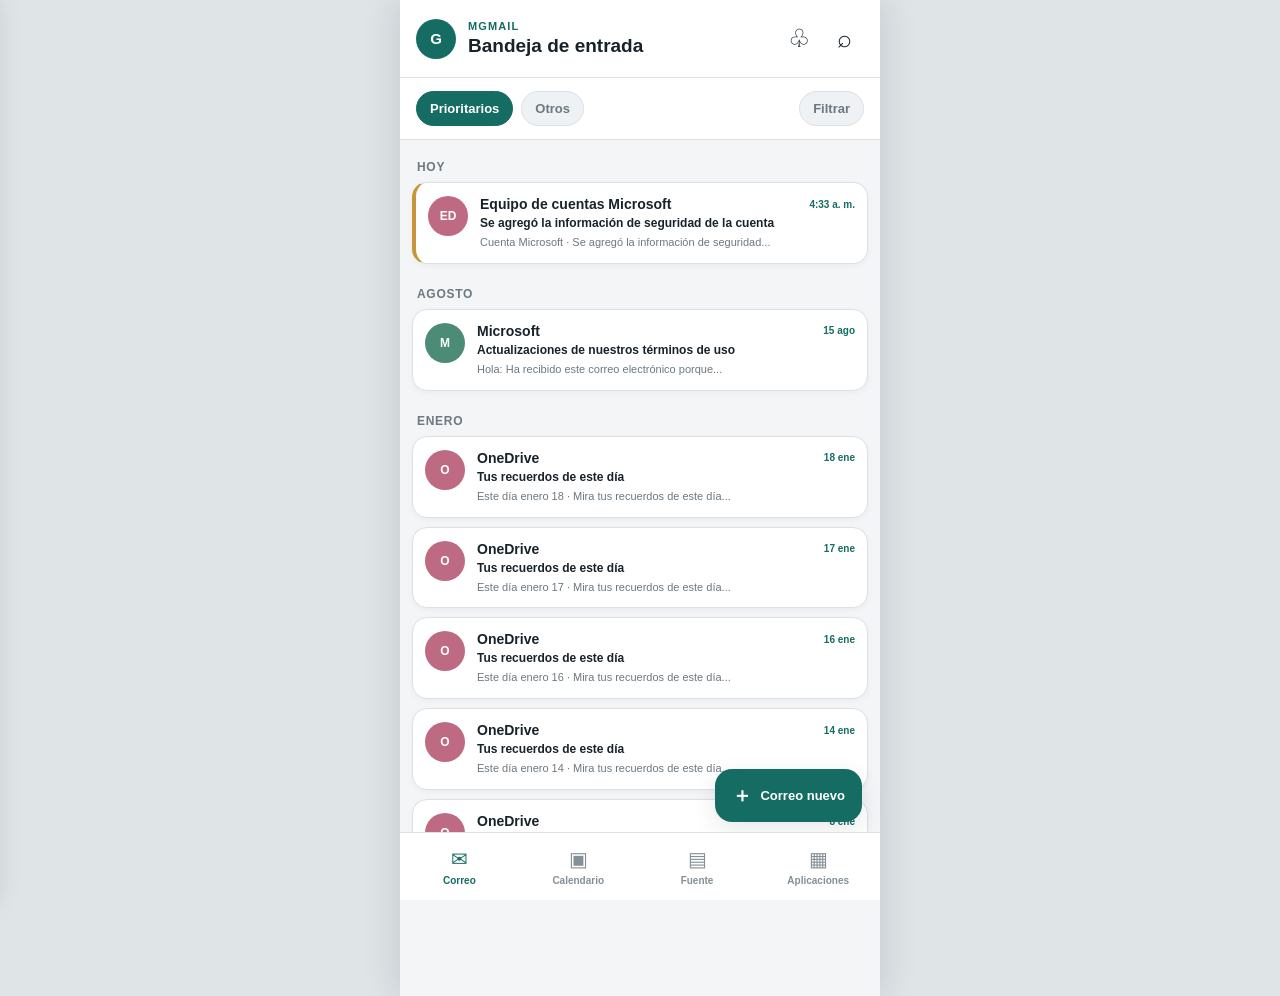
==== pages/bandeja.html @ 5f1e48b2 "first commit" ====
<!DOCTYPE html>
<html lang="es">
<head>
  <meta charset="UTF-8">
  <meta name="viewport" content="width=device-width, initial-scale=1.0">
  <title>MGmail - Bandeja de entrada</title>
  <link rel="stylesheet" href="../css/style.css">
</head>
<body>
  <div class="app">

    <header class="topbar">
      <button class="icon-button profile-button" id="openMenu" aria-label="Abrir menú">G</button>

      <div class="top-title">
        <span class="small-brand">MGmail</span>
        <h1>Bandeja de entrada</h1>
      </div>

      <div class="top-actions">
        <button class="icon-button" aria-label="Notificaciones">♧</button>
        <button class="icon-button" aria-label="Buscar">⌕</button>
      </div>
    </header>

    <section class="filter-row">
      <button class="filter-chip active">Prioritarios</button>
      <button class="filter-chip">Otros</button>
      <button class="filter-chip filter-right" id="filterButton">Filtrar</button>
    </section>

    <main class="mail-list">

      <section class="mail-section">
        <div class="section-title">Hoy</div>

        <article class="mail-card unread">
          <div class="sender-avatar pink">ED</div>
          <div class="mail-content">
            <div class="mail-line">
              <strong>Equipo de cuentas Microsoft</strong>
              <time>4:33 a. m.</time>
            </div>
            <div class="mail-subject">Se agregó la información de seguridad de la cuenta</div>
            <p>Cuenta Microsoft · Se agregó la información de seguridad...</p>
          </div>
        </article>
      </section>

      <section class="mail-section">
        <div class="section-title">Agosto</div>

        <article class="mail-card">
          <div class="sender-avatar green">M</div>
          <div class="mail-content">
            <div class="mail-line">
              <strong>Microsoft</strong>
              <time>15 ago</time>
            </div>
            <div class="mail-subject">Actualizaciones de nuestros términos de uso</div>
            <p>Hola: Ha recibido este correo electrónico porque...</p>
          </div>
        </article>
      </section>

      <section class="mail-section">
        <div class="section-title">Enero</div>

        <article class="mail-card">
          <div class="sender-avatar pink">O</div>
          <div class="mail-content">
            <div class="mail-line">
              <strong>OneDrive</strong>
              <time>18 ene</time>
            </div>
            <div class="mail-subject">Tus recuerdos de este día</div>
            <p>Este día enero 18 · Mira tus recuerdos de este día...</p>
          </div>
        </article>

        <article class="mail-card">
          <div class="sender-avatar pink">O</div>
          <div class="mail-content">
            <div class="mail-line">
              <strong>OneDrive</strong>
              <time>17 ene</time>
            </div>
            <div class="mail-subject">Tus recuerdos de este día</div>
            <p>Este día enero 17 · Mira tus recuerdos de este día...</p>
          </div>
        </article>

        <article class="mail-card">
          <div class="sender-avatar pink">O</div>
          <div class="mail-content">
            <div class="mail-line">
              <strong>OneDrive</strong>
              <time>16 ene</time>
            </div>
            <div class="mail-subject">Tus recuerdos de este día</div>
            <p>Este día enero 16 · Mira tus recuerdos de este día...</p>
          </div>
        </article>

        <article class="mail-card">
          <div class="sender-avatar pink">O</div>
          <div class="mail-content">
            <div class="mail-line">
              <strong>OneDrive</strong>
              <time>14 ene</time>
            </div>
            <div class="mail-subject">Tus recuerdos de este día</div>
            <p>Este día enero 14 · Mira tus recuerdos de este día...</p>
          </div>
        </article>

        <article class="mail-card">
          <div class="sender-avatar pink">O</div>
          <div class="mail-content">
            <div class="mail-line">
              <strong>OneDrive</strong>
              <time>8 ene</time>
            </div>
            <div class="mail-subject">Tus recuerdos de este día</div>
            <p>Este día enero 8 · Mira tus recuerdos de este día...</p>
          </div>
        </article>
      </section>
    </main>

    <button class="compose-button" id="composeButton">
      <span>＋</span>
      <span>Correo nuevo</span>
    </button>

    <nav class="bottom-nav">
      <a class="nav-item active" href="bandeja.html"><span>✉</span><small>Correo</small></a>
      <a class="nav-item" href="menu.html"><span>▣</span><small>Calendario</small></a>
      <a class="nav-item" href="menu.html"><span>▤</span><small>Fuente</small></a>
      <a class="nav-item" href="menu.html"><span>▦</span><small>Aplicaciones</small></a>
    </nav>

    <div class="toast" id="toast">
      <strong>Aviso visual</strong>
      <span>Esta es una demostración del wireframe.</span>
    </div>

    <div class="drawer-overlay" id="drawerOverlay"></div>

    <aside class="drawer" id="drawer">
      <div class="drawer-header">
        <div class="brand-logo small">MG</div>
        <div>
          <strong>MGmail</strong>
          <span>Gerardo.romero123@outlook.es</span>
        </div>
        <button class="close-button" id="closeMenu">×</button>
      </div>

      <div class="account-list">
        <button class="account active-account"><span class="account-avatar blue">G</span><span>Gerardo</span></button>
        <button class="account"><span class="account-avatar purple">R</span><span>Cuenta personal</span></button>
        <button class="account"><span class="account-avatar white">M</span><span>Microsoft</span></button>
      </div>

      <a class="drawer-link selected" href="bandeja.html"><span>▣</span> Bandeja de entrada <b>18</b></a>
      <a class="drawer-link" href="menu.html"><span>✎</span> Borradores</a>
      <a class="drawer-link" href="menu.html"><span>▤</span> Archivo</a>
      <a class="drawer-link" href="menu.html"><span>➤</span> Enviado</a>
      <a class="drawer-link" href="menu.html"><span>♜</span> Eliminado</a>
      <a class="drawer-link" href="menu.html"><span>□</span> Correo no deseado</a>
      <a class="drawer-link" href="menu.html"><span>▢</span> Conversation History</a>

      <div class="storage-card">
        <div class="cloud">☁</div>
        <div>
          <strong>Almacenamiento de Microsoft</strong>
          <div class="storage-bar"><i></i></div>
          <small>4.8 GB usado de 5 GB (96%)</small>
          <button>Administrar almacenamiento</button>
        </div>
      </div>
    </aside>

    <div class="modal" id="composeModal">
      <div class="modal-card">
        <button class="close-button" id="closeModal">×</button>
        <h2>Correo nuevo</h2>
        <input placeholder="Para">
        <input placeholder="Asunto">
        <textarea placeholder="Escribe tu mensaje..."></textarea>
        <button class="primary-button" id="fakeSend">Enviar</button>
      </div>
    </div>

  </div>

  <script src="../js/app.js"></script>
</body>
</html>
---- css/style.css ----
* {
  box-sizing: border-box;
  margin: 0;
  padding: 0;
}

:root {
  --bg: #f3f5f7;
  --surface: #ffffff;
  --surface-2: #eef2f4;
  --text: #17232b;
  --muted: #6d7880;
  --border: #dbe1e5;
  --primary: #146c63;
  --primary-dark: #0d504a;
  --accent: #c9953c;
  --danger: #b84b4b;
  --shadow: 0 8px 25px rgba(23, 35, 43, .10);
}

html,
body {
  min-height: 100%;
  background: #dfe4e7;
  font-family: Arial, Helvetica, sans-serif;
  color: var(--text);
}

body {
  min-height: 100vh;
}

button,
a,
input,
textarea {
  font: inherit;
}

button,
a {
  -webkit-tap-highlight-color: transparent;
}

button {
  border: 0;
  cursor: pointer;
}

a {
  text-decoration: none;
  color: inherit;
}

.app {
  width: 100%;
  max-width: 480px;
  min-height: 100vh;
  margin: 0 auto;
  background: var(--bg);
  position: relative;
  overflow-x: hidden;
  padding-bottom: 76px;
}

.topbar {
  min-height: 78px;
  background: var(--surface);
  display: flex;
  align-items: center;
  gap: 12px;
  padding: 14px 16px;
  border-bottom: 1px solid var(--border);
  position: sticky;
  top: 0;
  z-index: 20;
}

.top-title {
  flex: 1;
  min-width: 0;
}

.small-brand {
  display: block;
  color: var(--primary);
  font-size: 11px;
  font-weight: 800;
  letter-spacing: 1.1px;
  text-transform: uppercase;
}

.top-title h1 {
  font-size: 19px;
  margin-top: 3px;
  white-space: nowrap;
  overflow: hidden;
  text-overflow: ellipsis;
}

.top-actions {
  display: flex;
  gap: 5px;
}

.icon-button {
  width: 40px;
  height: 40px;
  border-radius: 50%;
  background: transparent;
  color: var(--text);
  font-size: 25px;
  display: grid;
  place-items: center;
}

.icon-button:active {
  background: var(--surface-2);
}

.profile-button {
  background: var(--primary);
  color: white;
  font-size: 15px;
  font-weight: bold;
}

.filter-row {
  display: flex;
  gap: 8px;
  padding: 13px 16px;
  background: var(--surface);
  border-bottom: 1px solid var(--border);
}

.filter-chip {
  background: var(--surface-2);
  color: var(--muted);
  border: 1px solid var(--border);
  padding: 9px 13px;
  border-radius: 20px;
  font-size: 13px;
  font-weight: 700;
}

.filter-chip.active {
  background: var(--primary);
  color: white;
  border-color: var(--primary);
}

.filter-right {
  margin-left: auto;
}

.mail-list {
  padding: 6px 12px 30px;
}

.mail-section {
  margin-bottom: 9px;
}

.section-title {
  color: var(--muted);
  font-size: 12px;
  font-weight: 800;
  letter-spacing: .7px;
  padding: 14px 5px 8px;
  text-transform: uppercase;
}

.mail-card {
  display: flex;
  gap: 12px;
  background: var(--surface);
  border: 1px solid var(--border);
  border-radius: 15px;
  padding: 13px 12px;
  margin-bottom: 9px;
  box-shadow: 0 2px 6px rgba(23, 35, 43, .04);
}

.mail-card.unread {
  border-left: 4px solid var(--accent);
}

.sender-avatar,
.profile-big,
.account-avatar,
.brand-logo {
  flex: 0 0 auto;
  display: grid;
  place-items: center;
  border-radius: 50%;
  font-weight: 800;
}

.sender-avatar {
  width: 40px;
  height: 40px;
  color: white;
  font-size: 12px;
}

.pink {
  background: #bd6a82;
}

.green {
  background: #4c8c76;
}

.mail-content {
  min-width: 0;
  flex: 1;
}

.mail-line {
  display: flex;
  gap: 8px;
  align-items: center;
}

.mail-line strong {
  flex: 1;
  min-width: 0;
  font-size: 14px;
  white-space: nowrap;
  overflow: hidden;
  text-overflow: ellipsis;
}

.mail-line time {
  color: var(--primary);
  font-size: 10px;
  font-weight: 800;
  white-space: nowrap;
}

.mail-subject {
  margin-top: 4px;
  font-size: 12px;
  font-weight: 700;
  white-space: nowrap;
  overflow: hidden;
  text-overflow: ellipsis;
}

.mail-content p {
  margin-top: 5px;
  color: var(--muted);
  font-size: 11px;
  line-height: 1.35;
  white-space: nowrap;
  overflow: hidden;
  text-overflow: ellipsis;
}

.compose-button {
  position: fixed;
  right: max(18px, calc((100vw - 480px) / 2 + 18px));
  bottom: 78px;
  z-index: 25;
  background: var(--primary);
  color: white;
  border-radius: 17px;
  padding: 13px 17px;
  display: flex;
  align-items: center;
  gap: 8px;
  box-shadow: var(--shadow);
  font-weight: 800;
  font-size: 13px;
}

.compose-button span:first-child {
  font-size: 20px;
}

.bottom-nav {
  position: fixed;
  z-index: 30;
  bottom: 0;
  left: 50%;
  transform: translateX(-50%);
  width: min(480px, 100%);
  height: 68px;
  background: var(--surface);
  border-top: 1px solid var(--border);
  display: flex;
  justify-content: space-around;
  align-items: center;
}

.nav-item {
  min-width: 65px;
  padding: 5px 4px;
  display: flex;
  flex-direction: column;
  align-items: center;
  gap: 4px;
  color: #849098;
}

.nav-item span {
  font-size: 20px;
}

.nav-item small {
  font-size: 10px;
  font-weight: 700;
}

.nav-item.active {
  color: var(--primary);
}

.drawer-overlay {
  position: fixed;
  inset: 0;
  z-index: 40;
  background: rgba(13, 27, 32, .45);
  opacity: 0;
  visibility: hidden;
  transition: .2s;
}

.drawer {
  position: fixed;
  z-index: 50;
  top: 0;
  left: 0;
  width: min(355px, 88vw);
  height: 100vh;
  overflow-y: auto;
  background: var(--surface);
  padding: 18px 14px 30px;
  box-shadow: 8px 0 30px rgba(0,0,0,.18);
  transform: translateX(-105%);
  transition: .25s ease;
}

.drawer.open {
  transform: translateX(0);
}

.drawer-overlay.open {
  opacity: 1;
  visibility: visible;
}

.drawer-header {
  display: flex;
  align-items: center;
  gap: 10px;
  padding: 3px 4px 17px;
  border-bottom: 1px solid var(--border);
}

.brand-logo {
  width: 42px;
  height: 42px;
  background: var(--primary);
  color: white;
  border-radius: 13px;
}

.brand-logo.small {
  width: 40px;
  height: 40px;
  border-radius: 12px;
  font-size: 13px;
}

.drawer-header div:nth-child(2) {
  flex: 1;
  min-width: 0;
}

.drawer-header strong {
  display: block;
  font-size: 15px;
}

.drawer-header span {
  display: block;
  color: var(--muted);
  font-size: 10px;
  margin-top: 3px;
  white-space: nowrap;
  overflow: hidden;
  text-overflow: ellipsis;
}

.close-button {
  width: 34px;
  height: 34px;
  border-radius: 50%;
  background: var(--surface-2);
  color: var(--text);
  font-size: 23px;
}

.account-list {
  display: flex;
  gap: 8px;
  overflow-x: auto;
  padding: 14px 3px;
}

.account {
  min-width: 120px;
  border: 1px solid var(--border);
  background: var(--surface);
  border-radius: 13px;
  padding: 8px;
  display: flex;
  align-items: center;
  gap: 8px;
  color: var(--text);
  text-align: left;
}

.active-account {
  border-color: var(--primary);
  background: #edf7f5;
}

.account-avatar {
  width: 30px;
  height: 30px;
  font-size: 12px;
}

.blue {
  background: #6c8fd0;
  color: white;
}

.purple {
  background: #9874c6;
  color: white;
}

.white {
  background: #eef0f1;
  color: #333;
}

.drawer-link {
  display: flex;
  align-items: center;
  gap: 12px;
  min-height: 47px;
  padding: 8px 11px;
  margin: 3px 0;
  border-radius: 11px;
  color: #526068;
  font-size: 13px;
  font-weight: 700;
}

.drawer-link span {
  width: 22px;
  text-align: center;
  color: #7b888e;
  font-size: 17px;
}

.drawer-link b {
  margin-left: auto;
  background: var(--primary);
  color: white;
  border-radius: 9px;
  padding: 4px 7px;
  font-size: 10px;
}

.drawer-link.selected {
  background: #e8f3f1;
  color: var(--primary-dark);
}

.drawer-link.selected span {
  color: var(--primary);
}

.storage-card {
  display: flex;
  gap: 12px;
  align-items: flex-start;
  margin-top: 18px;
  padding: 15px;
  background: #f7f8f8;
  border: 1px solid var(--border);
  border-radius: 15px;
}

.cloud {
  color: #2879a7;
  font-size: 25px;
}

.storage-card > div:last-child {
  flex: 1;
}

.storage-card strong {
  display: block;
  font-size: 12px;
  line-height: 1.25;
}

.storage-bar {
  height: 6px;
  margin: 10px 0 6px;
  border-radius: 10px;
  background: #dfe4e7;
  overflow: hidden;
}

.storage-bar i {
  display: block;
  width: 96%;
  height: 100%;
  background: var(--accent);
}

.storage-card small {
  color: var(--muted);
  font-size: 10px;
}

.storage-card button {
  display: block;
  margin-top: 10px;
  padding: 8px 10px;
  color: var(--primary);
  background: transparent;
  border: 1px solid var(--primary);
  border-radius: 8px;
  font-size: 10px;
  font-weight: 800;
}

.toast {
  position: fixed;
  z-index: 60;
  left: 50%;
  bottom: 83px;
  width: min(360px, calc(100% - 32px));
  transform: translate(-50%, 30px);
  opacity: 0;
  pointer-events: none;
  background: #17232b;
  color: white;
  padding: 12px 14px;
  border-radius: 12px;
  box-shadow: var(--shadow);
  transition: .25s;
}

.toast.show {
  opacity: 1;
  transform: translate(-50%, 0);
}

.toast strong,
.toast span {
  display: block;
}

.toast strong {
  font-size: 12px;
}

.toast span {
  margin-top: 3px;
  color: #c8d0d4;
  font-size: 10px;
}

.modal {
  position: fixed;
  inset: 0;
  z-index: 70;
  background: rgba(13, 27, 32, .55);
  display: none;
  place-items: end center;
  padding: 15px;
}

.modal.show {
  display: grid;
}

.modal-card {
  width: min(450px, 100%);
  background: var(--surface);
  border-radius: 22px;
  padding: 20px;
  box-shadow: var(--shadow);
}

.modal-card h2 {
  margin-bottom: 15px;
}

.modal-card input,
.modal-card textarea {
  width: 100%;
  border: 1px solid var(--border);
  border-radius: 10px;
  padding: 12px;
  margin-bottom: 9px;
  background: #fafbfb;
  outline: none;
}

.modal-card textarea {
  min-height: 120px;
  resize: none;
}

.primary-button,
.secondary-button {
  display: block;
  width: 100%;
  text-align: center;
  padding: 13px;
  border-radius: 11px;
  font-weight: 800;
}

.primary-button {
  background: var(--primary);
  color: white;
}

.secondary-button {
  background: var(--surface-2);
  color: var(--text);
  margin-top: 9px;
}

.start-page {
  display: grid;
  place-items: center;
  padding: 20px;
}

.start-card {
  width: min(380px, 100%);
  background: var(--surface);
  padding: 30px 22px;
  border-radius: 22px;
  box-shadow: var(--shadow);
  text-align: center;
}

.start-card .brand-logo {
  margin: 0 auto 15px;
}

.start-card h1 {
  font-size: 30px;
}

.start-card p {
  color: var(--muted);
  margin: 6px 0 25px;
}

.menu-content {
  padding: 15px 13px 30px;
}

.profile-card {
  background: var(--surface);
  border: 1px solid var(--border);
  border-radius: 18px;
  padding: 17px;
  display: flex;
  align-items: center;
  gap: 13px;
  box-shadow: 0 2px 6px rgba(23, 35, 43, .04);
}

.profile-big {
  width: 55px;
  height: 55px;
  background: var(--primary);
  color: white;
  font-size: 20px;
}

.profile-card h2 {
  font-size: 17px;
  margin-top: 3px;
}

.profile-card p {
  color: var(--muted);
  font-size: 10px;
  margin-top: 3px;
}

.edit-button {
  margin-left: auto;
  background: transparent;
  color: var(--muted);
  font-size: 18px;
}

.menu-heading {
  font-size: 12px;
  color: var(--muted);
  text-transform: uppercase;
  letter-spacing: .8px;
  margin: 20px 5px 8px;
}

.menu-card {
  background: var(--surface);
  border: 1px solid var(--border);
  border-radius: 16px;
  padding: 7px;
}

.accounts-card {
  display: grid;
  gap: 7px;
}

.accounts-card .account {
  width: 100%;
  min-width: 0;
}

.accounts-card .account b {
  margin-left: auto;
  color: var(--primary);
}

.add-account {
  padding: 12px;
  border-radius: 10px;
  background: var(--surface-2);
  color: var(--primary);
  font-weight: 800;
  text-align: left;
}

.add-account small {
  display: block;
  color: var(--muted);
  margin-top: 3px;
  font-weight: normal;
}

.full-storage {
  margin-top: 16px;
}

.settings-card {
  margin-top: 16px;
  display: grid;
  gap: 1px;
  background: var(--surface);
  border: 1px solid var(--border);
  border-radius: 15px;
  overflow: hidden;
}

.settings-card a {
  padding: 14px;
  font-size: 13px;
  font-weight: 700;
  border-bottom: 1px solid var(--border);
}

.settings-card a:last-child {
  border-bottom: 0;
}

@media (min-width: 481px) {
  .app {
    box-shadow: 0 0 35px rgba(23, 35, 43, .15);
  }
}

@media (max-width: 350px) {
  .mail-card {
    padding: 11px 9px;
  }

  .sender-avatar {
    width: 35px;
    height: 35px;
  }

  .mail-line strong {
    font-size: 12px;
  }

  .compose-button {
    padding: 11px 13px;
  }
}
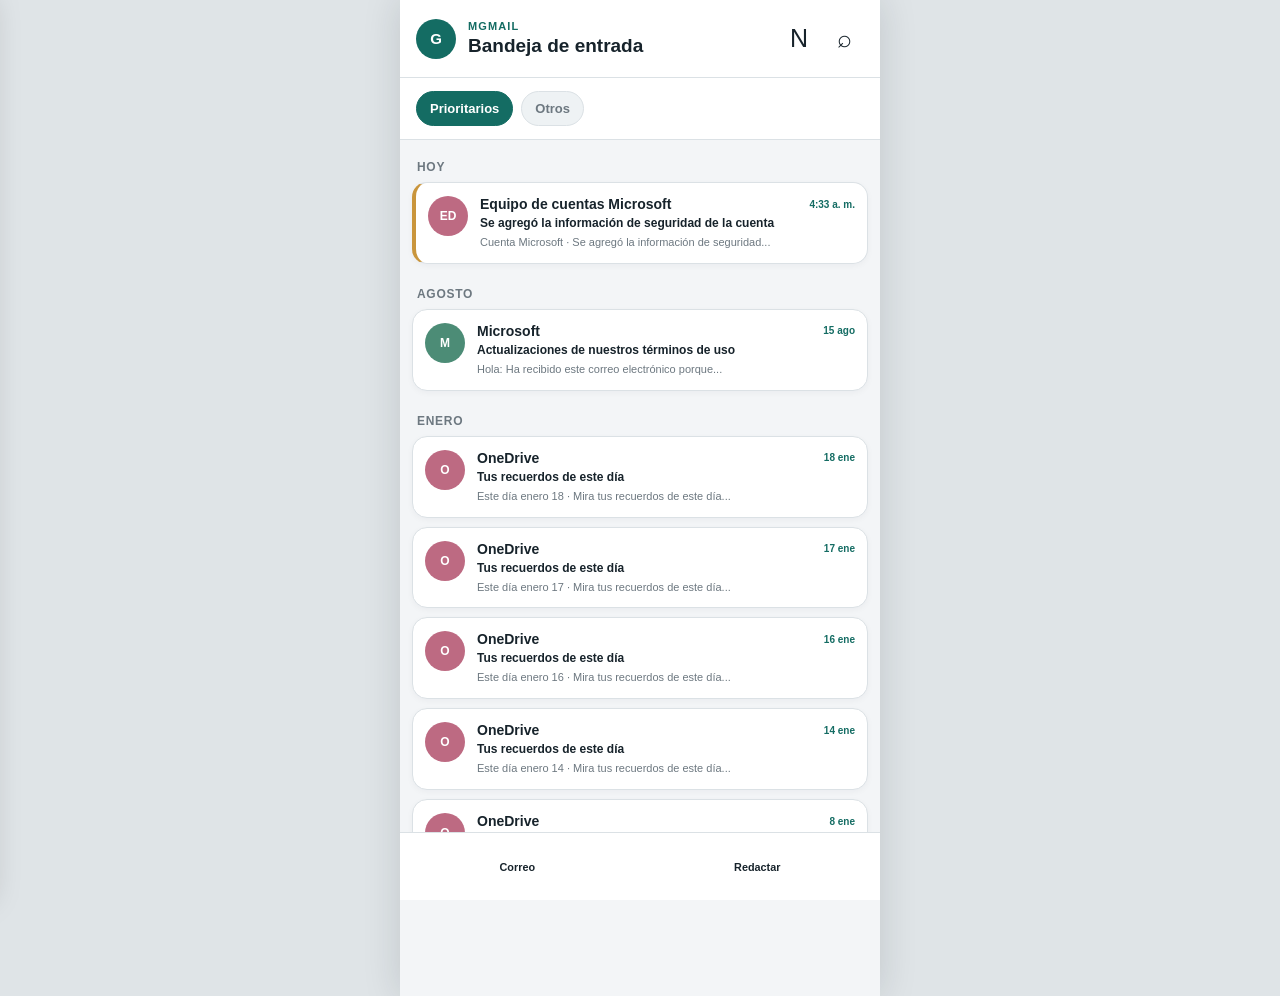
==== commit 6496dd1d: "Concolor" ====
--- a/pages/bandeja.html
+++ b/pages/bandeja.html
@@ -18,7 +18,7 @@
       </div>
 
       <div class="top-actions">
-        <button class="icon-button" aria-label="Notificaciones">♧</button>
+        <button class="icon-button" aria-label="Notificaciones">N</button>
         <button class="icon-button" aria-label="Buscar">⌕</button>
       </div>
     </header>
@@ -26,7 +26,6 @@
     <section class="filter-row">
       <button class="filter-chip active">Prioritarios</button>
       <button class="filter-chip">Otros</button>
-      <button class="filter-chip filter-right" id="filterButton">Filtrar</button>
     </section>
 
     <main class="mail-list">
@@ -128,16 +127,10 @@
       </section>
     </main>
 
-    <button class="compose-button" id="composeButton">
-      <span>＋</span>
-      <span>Correo nuevo</span>
-    </button>
 
     <nav class="bottom-nav">
-      <a class="nav-item active" href="bandeja.html"><span>✉</span><small>Correo</small></a>
-      <a class="nav-item" href="menu.html"><span>▣</span><small>Calendario</small></a>
-      <a class="nav-item" href="menu.html"><span>▤</span><small>Fuente</small></a>
-      <a class="nav-item" href="menu.html"><span>▦</span><small>Aplicaciones</small></a>
+      <a class="compose-button" href="bandeja.html"><small>Correo</small></a>
+      <a class="compose-button" id="composeButton"><small>Redactar</small></a>
     </nav>
 
     <div class="toast" id="toast">
@@ -163,23 +156,14 @@
         <button class="account"><span class="account-avatar white">M</span><span>Microsoft</span></button>
       </div>
 
-      <a class="drawer-link selected" href="bandeja.html"><span>▣</span> Bandeja de entrada <b>18</b></a>
-      <a class="drawer-link" href="menu.html"><span>✎</span> Borradores</a>
-      <a class="drawer-link" href="menu.html"><span>▤</span> Archivo</a>
-      <a class="drawer-link" href="menu.html"><span>➤</span> Enviado</a>
-      <a class="drawer-link" href="menu.html"><span>♜</span> Eliminado</a>
-      <a class="drawer-link" href="menu.html"><span>□</span> Correo no deseado</a>
-      <a class="drawer-link" href="menu.html"><span>▢</span> Conversation History</a>
+      <a class="drawer-link selected" href="bandeja.html"><span></span> Bandeja de entrada <b>18</b></a>
+      <a class="drawer-link" href="menu.html"><span></span> Borradores</a>
+      <a class="drawer-link" href="menu.html"><span></span> Archivo</a>
+      <a class="drawer-link" href="menu.html"><span></span> Enviado</a>
+      <a class="drawer-link" href="menu.html"><span></span> Eliminado</a>
+      <a class="drawer-link" href="menu.html"><span></span> Correo no deseado</a>
+      <a class="drawer-link" href="menu.html"><span></span> Conversation History</a>
 
-      <div class="storage-card">
-        <div class="cloud">☁</div>
-        <div>
-          <strong>Almacenamiento de Microsoft</strong>
-          <div class="storage-bar"><i></i></div>
-          <small>4.8 GB usado de 5 GB (96%)</small>
-          <button>Administrar almacenamiento</button>
-        </div>
-      </div>
     </aside>
 
     <div class="modal" id="composeModal">
--- a/css/style.css
+++ b/css/style.css
@@ -258,20 +258,14 @@
 }
 
 .compose-button {
-  position: fixed;
-  right: max(18px, calc((100vw - 480px) / 2 + 18px));
-  bottom: 78px;
-  z-index: 25;
-  background: var(--primary);
-  color: white;
   border-radius: 17px;
   padding: 13px 17px;
   display: flex;
   align-items: center;
   gap: 8px;
-  box-shadow: var(--shadow);
   font-weight: 800;
   font-size: 13px;
+  cursor: pointer;
 }
 
 .compose-button span:first-child {
@@ -301,6 +295,7 @@
   align-items: center;
   gap: 4px;
   color: #849098;
+  font-size: 20px;
 }
 
 .nav-item span {
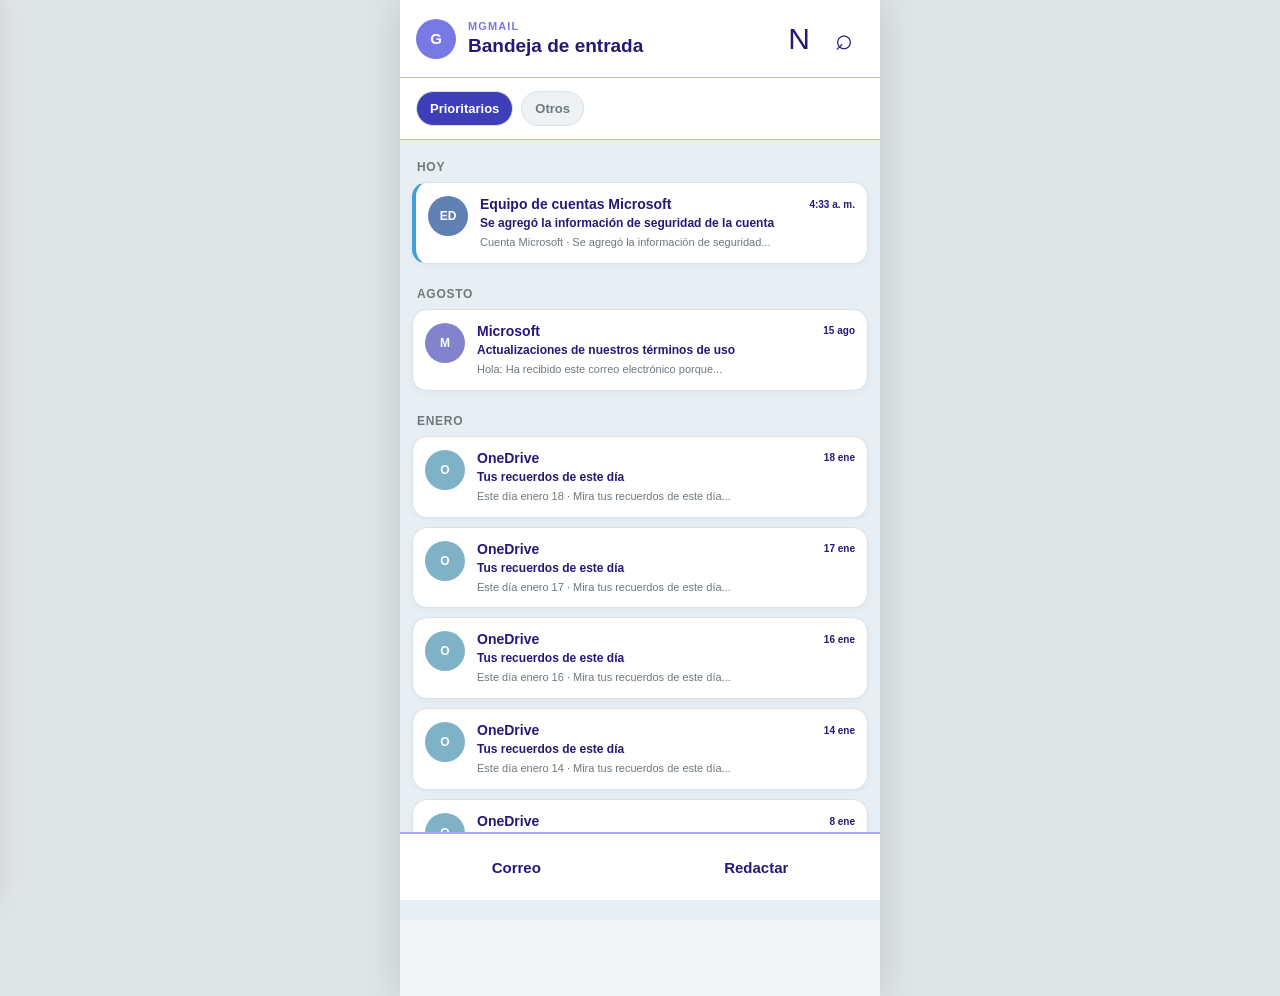
==== commit 585e397f: "Colores nuevos" ====
--- a/pages/bandeja.html
+++ b/pages/bandeja.html
@@ -34,7 +34,7 @@
         <div class="section-title">Hoy</div>
 
         <article class="mail-card unread">
-          <div class="sender-avatar pink">ED</div>
+          <div class="sender-avatar" style="background-color: rgb(96, 128, 179);">ED</div>
           <div class="mail-content">
             <div class="mail-line">
               <strong>Equipo de cuentas Microsoft</strong>
@@ -50,7 +50,7 @@
         <div class="section-title">Agosto</div>
 
         <article class="mail-card">
-          <div class="sender-avatar green">M</div>
+          <div class="sender-avatar" style="background-color: rgb(131, 131, 205);">M</div>
           <div class="mail-content">
             <div class="mail-line">
               <strong>Microsoft</strong>
@@ -66,7 +66,7 @@
         <div class="section-title">Enero</div>
 
         <article class="mail-card">
-          <div class="sender-avatar pink">O</div>
+          <div class="sender-avatar" style="background-color: rgb(128, 178, 199);">O</div>
           <div class="mail-content">
             <div class="mail-line">
               <strong>OneDrive</strong>
@@ -78,7 +78,7 @@
         </article>
 
         <article class="mail-card">
-          <div class="sender-avatar pink">O</div>
+          <div class="sender-avatar" style="background-color: rgb(128, 178, 199);">O</div>
           <div class="mail-content">
             <div class="mail-line">
               <strong>OneDrive</strong>
@@ -90,7 +90,7 @@
         </article>
 
         <article class="mail-card">
-          <div class="sender-avatar pink">O</div>
+          <div class="sender-avatar" style="background-color: rgb(128, 178, 199);">O</div>
           <div class="mail-content">
             <div class="mail-line">
               <strong>OneDrive</strong>
@@ -102,7 +102,7 @@
         </article>
 
         <article class="mail-card">
-          <div class="sender-avatar pink">O</div>
+          <div class="sender-avatar" style="background-color: rgb(128, 178, 199);">O</div>
           <div class="mail-content">
             <div class="mail-line">
               <strong>OneDrive</strong>
@@ -114,7 +114,7 @@
         </article>
 
         <article class="mail-card">
-          <div class="sender-avatar pink">O</div>
+          <div class="sender-avatar" style="background-color: rgb(128, 178, 199);">O</div>
           <div class="mail-content">
             <div class="mail-line">
               <strong>OneDrive</strong>
@@ -151,18 +151,18 @@
       </div>
 
       <div class="account-list">
-        <button class="account active-account"><span class="account-avatar blue">G</span><span>Gerardo</span></button>
-        <button class="account"><span class="account-avatar purple">R</span><span>Cuenta personal</span></button>
-        <button class="account"><span class="account-avatar white">M</span><span>Microsoft</span></button>
+        <button class="account active-account"><span class="account-avatar blue">G</span><span class="account-name">Gerardo</span></button>
+        <button class="account"><span class="account-avatar purple">R</span><span class="account-name">Cuenta personal</span></button>
+        <button class="account"><span class="account-avatar white">M</span><span class="account-name">Microsoft</span></button>
       </div>
 
       <a class="drawer-link selected" href="bandeja.html"><span></span> Bandeja de entrada <b>18</b></a>
-      <a class="drawer-link" href="menu.html"><span></span> Borradores</a>
-      <a class="drawer-link" href="menu.html"><span></span> Archivo</a>
-      <a class="drawer-link" href="menu.html"><span></span> Enviado</a>
-      <a class="drawer-link" href="menu.html"><span></span> Eliminado</a>
-      <a class="drawer-link" href="menu.html"><span></span> Correo no deseado</a>
-      <a class="drawer-link" href="menu.html"><span></span> Conversation History</a>
+      <a class="drawer-link" href="#"><span></span> Borradores</a>
+      <a class="drawer-link" href="#"><span></span> Archivo</a>
+      <a class="drawer-link" href="#"><span></span> Enviado</a>
+      <a class="drawer-link" href="#"><span></span> Eliminado</a>
+      <a class="drawer-link" href="#"><span></span> Correo no deseado</a>
+      <a class="drawer-link" href="#"><span></span> Historial de Conversaciones</a>
 
     </aside>
 
--- a/css/style.css
+++ b/css/style.css
@@ -11,9 +11,9 @@
   --text: #17232b;
   --muted: #6d7880;
   --border: #dbe1e5;
-  --primary: #146c63;
+  --primary: #376b3f;
   --primary-dark: #0d504a;
-  --accent: #c9953c;
+  --accent: #3f9fda;
   --danger: #b84b4b;
   --shadow: 0 8px 25px rgba(23, 35, 43, .10);
 }
@@ -70,7 +70,7 @@
   align-items: center;
   gap: 12px;
   padding: 14px 16px;
-  border-bottom: 1px solid var(--border);
+  border-bottom: 1px solid rgb(181, 181, 255);
   position: sticky;
   top: 0;
   z-index: 20;
@@ -83,7 +83,7 @@
 
 .small-brand {
   display: block;
-  color: var(--primary);
+  color: rgb(121, 121, 230);
   font-size: 11px;
   font-weight: 800;
   letter-spacing: 1.1px;
@@ -91,6 +91,7 @@
 }
 
 .top-title h1 {
+  color: #291677;
   font-size: 19px;
   margin-top: 3px;
   white-space: nowrap;
@@ -108,8 +109,8 @@
   height: 40px;
   border-radius: 50%;
   background: transparent;
-  color: var(--text);
-  font-size: 25px;
+  color: #291677;
+  font-size: 30px;
   display: grid;
   place-items: center;
 }
@@ -119,7 +120,7 @@
 }
 
 .profile-button {
-  background: var(--primary);
+  background: rgb(121, 121, 230);
   color: white;
   font-size: 15px;
   font-weight: bold;
@@ -130,7 +131,7 @@
   gap: 8px;
   padding: 13px 16px;
   background: var(--surface);
-  border-bottom: 1px solid var(--border);
+  border-bottom: 1px solid rgb(181, 181, 255);
 }
 
 .filter-chip {
@@ -144,9 +145,10 @@
 }
 
 .filter-chip.active {
-  background: var(--primary);
-  color: white;
-  border-color: var(--primary);
+  background: rgb(62, 62, 185);
+  color: white;
+  border-color: var(--border);
+  box-shadow: .5 3px 5px rgba(23, 35, 43, .04);
 }
 
 .filter-right {
@@ -155,6 +157,7 @@
 
 .mail-list {
   padding: 6px 12px 30px;
+  background-color: #e8eff4;
 }
 
 .mail-section {
@@ -229,10 +232,11 @@
   white-space: nowrap;
   overflow: hidden;
   text-overflow: ellipsis;
+  color: #291677;
 }
 
 .mail-line time {
-  color: var(--primary);
+  color: #291677;
   font-size: 10px;
   font-weight: 800;
   white-space: nowrap;
@@ -245,6 +249,7 @@
   white-space: nowrap;
   overflow: hidden;
   text-overflow: ellipsis;
+  color: #291677;
 }
 
 .mail-content p {
@@ -258,14 +263,17 @@
 }
 
 .compose-button {
-  border-radius: 17px;
   padding: 13px 17px;
   display: flex;
   align-items: center;
   gap: 8px;
   font-weight: 800;
-  font-size: 13px;
+  font-size: 18px;
   cursor: pointer;
+  color: #291677;
+}
+.compose-button:hover{
+  border-bottom: 2px solid rgb(125, 125, 225);
 }
 
 .compose-button span:first-child {
@@ -281,7 +289,7 @@
   width: min(480px, 100%);
   height: 68px;
   background: var(--surface);
-  border-top: 1px solid var(--border);
+  border-top: 2px solid rgb(167, 167, 245);
   display: flex;
   justify-content: space-around;
   align-items: center;
@@ -402,6 +410,9 @@
   gap: 8px;
   overflow-x: auto;
   padding: 14px 3px;
+}
+.account-name{
+  font-size: 16px;
 }
 
 .account {
@@ -465,7 +476,7 @@
 
 .drawer-link b {
   margin-left: auto;
-  background: var(--primary);
+  background: #291677;
   color: white;
   border-radius: 9px;
   padding: 4px 7px;
@@ -600,6 +611,7 @@
 
 .modal-card h2 {
   margin-bottom: 15px;
+  color: #291677;
 }
 
 .modal-card input,
@@ -609,7 +621,7 @@
   border-radius: 10px;
   padding: 12px;
   margin-bottom: 9px;
-  background: #fafbfb;
+  background: #e7edf2;
   outline: none;
 }
 
@@ -629,7 +641,7 @@
 }
 
 .primary-button {
-  background: var(--primary);
+  background: #291677;
   color: white;
 }
 
